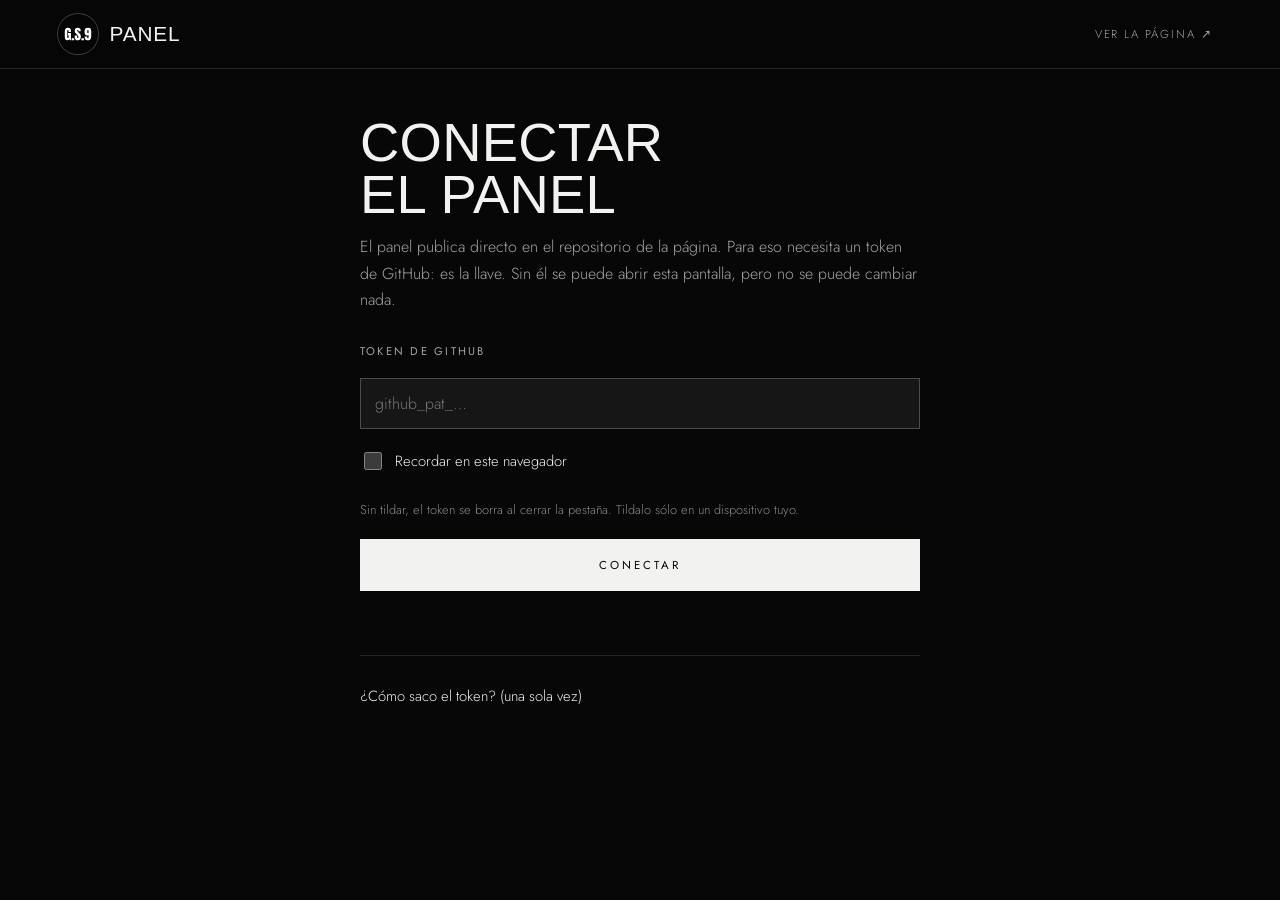
==== admin.html @ 85bd2ca6 "Add an admin page to edit the big phrases and contact details admin.html edits js/textos.js (hero ti" ====
<!doctype html>
<html lang="es" data-tema="oscura">
<head>
<meta charset="utf-8">
<meta name="viewport" content="width=device-width, initial-scale=1, viewport-fit=cover">
<title>Panel — G.S.9</title>
<meta name="robots" content="noindex, nofollow">
<meta name="theme-color" content="#070707">
<link rel="icon" href="img/logo.svg" type="image/svg+xml">
<link rel="stylesheet" href="css/fuentes.css">
<link rel="stylesheet" href="css/tienda.css">
<link rel="stylesheet" href="css/admin.css">
</head>
<body class="p">

<header class="p-head">
  <a class="p-brand" href="./" aria-label="Ir a la página">
    <img src="img/logo.svg" alt="" width="40" height="40">
    <span>Panel</span>
  </a>
  <div class="p-head__actions">
    <a class="p-link" href="./" target="_blank" rel="noopener">Ver la página ↗</a>
    <button class="p-link" id="salir" type="button" hidden>Desconectar</button>
  </div>
</header>

<main class="p-main">

  <!-- ============ CONEXIÓN ============ -->
  <section class="p-card" id="conexion" aria-labelledby="conexionTitulo">
    <h1 class="p-title" id="conexionTitulo">Conectar el panel</h1>
    <p class="p-text">
      El panel publica directo en el repositorio de la página. Para eso necesita
      un token de GitHub: es la llave. Sin él se puede abrir esta pantalla, pero
      no se puede cambiar nada.
    </p>

    <form class="p-form" id="formToken" autocomplete="off">
      <label class="p-label" for="token">Token de GitHub</label>
      <input class="p-input" id="token" type="password" spellcheck="false" autocapitalize="off"
             placeholder="github_pat_…" required>
      <label class="p-check">
        <input type="checkbox" id="recordar">
        <span>Recordar en este navegador</span>
      </label>
      <p class="p-hint">
        Sin tildar, el token se borra al cerrar la pestaña. Tildalo sólo en un
        dispositivo tuyo.
      </p>
      <button class="btn btn--block" type="submit" id="conectar">Conectar</button>
      <p class="p-msg" id="msgConexion" role="status" aria-live="polite"></p>
    </form>

    <details class="p-help">
      <summary>¿Cómo saco el token? (una sola vez)</summary>
      <ol>
        <li>Entrá a <a href="https://github.com/settings/personal-access-tokens/new" target="_blank" rel="noopener">github.com/settings/personal-access-tokens/new</a> con tu cuenta.</li>
        <li><b>Token name:</b> Panel GS9. <b>Expiration:</b> el que quieras (cuando vence, sacás otro igual).</li>
        <li><b>Repository access:</b> <i>Only select repositories</i> → elegí <b>GS9</b>. Sólo ese.</li>
        <li><b>Permissions → Repository permissions → Contents:</b> <i>Read and write</i>. Nada más.</li>
        <li>Tocá <b>Generate token</b>, copialo y pegalo arriba.</li>
      </ol>
      <p>
        Así limitado, el token sólo puede tocar los archivos de GS9: ni tus otros
        repositorios, ni tu cuenta. Si lo perdés o sospechás de algo, borralo en
        esa misma página de GitHub y sacá otro.
      </p>
    </details>
  </section>

  <!-- ============ EDITOR ============ -->
  <div class="p-editor" id="editor" hidden>

    <nav class="p-tabs" role="tablist" aria-label="Secciones del panel">
      <button class="p-tab" role="tab" id="tabFrases" aria-controls="panelFrases" aria-selected="true" type="button">Frases</button>
      <button class="p-tab" role="tab" id="tabContacto" aria-controls="panelContacto" aria-selected="false" type="button">Contacto</button>
    </nav>

    <!-- Frases -->
    <section class="p-grid" id="panelFrases" role="tabpanel" aria-labelledby="tabFrases">
      <div class="p-fields" id="camposFrases"></div>

      <aside class="p-preview" aria-label="Vista previa">
        <p class="p-preview__label">Vista previa</p>
        <div class="p-preview__hero on-photo">
          <p class="eyebrow" data-prev="heroSobre"></p>
          <h2 class="hero__title" data-prev="heroTitulo"></h2>
          <p class="p-preview__lead" data-prev="heroBajada"></p>
        </div>
        <div class="p-preview__strip strip">
          <p class="strip__quote" data-prev="frase"></p>
        </div>
        <div class="p-preview__call on-photo">
          <h2 class="call__title" data-prev="contactoTitulo"></h2>
        </div>
      </aside>
    </section>

    <!-- Contacto -->
    <section class="p-grid p-grid--single" id="panelContacto" role="tabpanel" aria-labelledby="tabContacto" hidden>
      <div class="p-fields" id="camposContacto"></div>
    </section>
  </div>

</main>

<!-- ============ BARRA DE PUBLICAR ============ -->
<footer class="p-bar" id="barra" hidden>
  <p class="p-bar__status" id="estado" role="status" aria-live="polite">Sin cambios</p>
  <div class="p-bar__actions">
    <button class="btn btn--ghost" id="descartar" type="button" disabled>Descartar</button>
    <button class="btn" id="publicar" type="button" disabled>Publicar</button>
  </div>
</footer>

<script src="js/admin.js"></script>
</body>
</html>
---- css/fuentes.css ----
/* Tipografías locales (Anton, Jost — SIL OFL 1.1).
   Anton es la letra del logo G.S.9: va en todos los títulos. */

@font-face{
  font-family:'Anton';
  font-style:normal;
  font-weight:400;
  font-display:swap;
  src:url('../fonts/anton-400-latin.woff2') format('woff2');
}

@font-face{
  font-family:'Jost';
  font-style:normal;
  font-weight:300 500;
  font-display:swap;
  src:url('../fonts/jost-300-500-normal-latin-ext.woff2') format('woff2');
  unicode-range:U+0100-02BA, U+02BD-02C5, U+02C7-02CC, U+02CE-02D7, U+02DD-02FF, U+0304, U+0308, U+0329, U+1D00-1DBF, U+1E00-1E9F, U+1EF2-1EFF, U+2020, U+20A0-20AB, U+20AD-20C0, U+2113, U+2C60-2C7F, U+A720-A7FF;
}

@font-face{
  font-family:'Jost';
  font-style:normal;
  font-weight:300 500;
  font-display:swap;
  src:url('../fonts/jost-300-500-normal-latin.woff2') format('woff2');
  unicode-range:U+0000-00FF, U+0131, U+0152-0153, U+02BB-02BC, U+02C6, U+02DA, U+02DC, U+0304, U+0308, U+0329, U+2000-206F, U+20AC, U+2122, U+2191, U+2193, U+2212, U+2215, U+FEFF, U+FFFD;
}
---- css/tienda.css ----
/* ============================================================
   GS9 — HOJA DE ESTILOS
   Blanco y negro. Una sola hoja para las dos versiones: la
   oscura es la base (:root) y la clara sólo reescribe tokens
   bajo [data-tema="clara"]. Ningún componente tiene colores
   propios: si hace falta cambiar un color, es acá arriba.

   ============================================================ */

:root {
  /* Superficies */
  --ink:       #070707;
  --ink-3:     #161616;

  /* Reglas y bordes: alfa del texto, así sirven sobre cualquier fondo. */
  --line:      rgba(242,242,240,.12);
  --line-2:    rgba(242,242,240,.24);

  /* Texto. --muted y --muted-2 están medidos contra --ink y --panel:
     8.1:1 y 5.9:1, los dos por encima de AA (4.5) para texto chico. */
  --bone:      #F2F2F0;
  --muted:     #A3A3A0;
  --muted-2:   #8A8A87;

  /* El acento en blanco y negro no es un color: es el extremo de la
     escala. Precios, filtro activo y paso activo usan el blanco pleno. */
  --accent:    #FFFFFF;

  /* Bloque invertido: la franja de la frase y el botón principal. */
  --inv-bg:    #F2F2F0;
  --inv-fg:    #070707;

  /* Texto apoyado sobre fotos: blanco en las dos versiones, porque
     las fotos de ambiente son las mismas y siempre llevan velo oscuro. */
  --on-photo:  #FFFFFF;

  --maxw:      1320px;
  --hh:        72px;
  --gutter:    clamp(20px, 4.5vw, 64px);

  /* La letra del logo G.S.9: grotesca pesada y angosta, en mayúsculas. */
  --display:   "Anton", "Arial Narrow", Impact, sans-serif;

  /* Cromado: la letra del logo con acabado de metal pulido. La franja
     oscura al medio es el "horizonte" que refleja el metal. Hay dos
     porque el plateado sobre fondo claro desaparece: sobre claro va
     el acero oscuro. */
  --chrome-plata: linear-gradient(180deg, #ffffff 0%, #ececec 20%, #a9a9a9 43%, #3c3c3c 50%, #d4d4d4 54%, #ffffff 72%, #b0b0b0 100%);
  --chrome-acero: linear-gradient(180deg, #6a6a6a 0%, #2c2c2c 28%, #0b0b0b 47%, #7a7a7a 52%, #2a2a2a 74%, #000000 100%);
  --chrome-sombra-plata: drop-shadow(0 3px 0 rgba(0,0,0,.55)) drop-shadow(0 0 22px rgba(255,255,255,.10));
  --chrome-sombra-acero: drop-shadow(0 2px 0 rgba(255,255,255,.85));

  /* Qué cromo usa un título según el fondo que tiene debajo. */
  --chrome:          var(--chrome-plata);
  --chrome-sombra:   var(--chrome-sombra-plata);
  --chrome-inv:      var(--chrome-acero);
  --chrome-inv-sombra: var(--chrome-sombra-acero);
  --sans:      "Jost", "Helvetica Neue", Arial, sans-serif;

  --ease:      cubic-bezier(.22,.61,.36,1);
  --ease-out:  cubic-bezier(.16,1,.3,1);

  color-scheme: dark;
}

[data-tema="clara"] {
  --ink:       #F6F6F4;
  --ink-3:     #E3E3E0;

  --line:      rgba(10,10,10,.12);
  --line-2:    rgba(10,10,10,.26);

  /* 8.4:1 y 5.3:1 sobre --ink. */
  --bone:      #0A0A0A;
  --muted:     #4F4F4D;
  --muted-2:   #62625F;

  --accent:    #000000;

  --inv-bg:    #0A0A0A;
  --inv-fg:    #F6F6F4;

  --chrome:          var(--chrome-acero);
  --chrome-sombra:   var(--chrome-sombra-acero);
  --chrome-inv:      var(--chrome-plata);
  --chrome-inv-sombra: var(--chrome-sombra-plata);

  color-scheme: light;
}

/* ============================================================
   BASE
   ============================================================ */

*, *::before, *::after { box-sizing: border-box; }

/* clip y no hidden: hidden convierte a html/body en contenedores de
   scroll y rompe el position:sticky de la galería lateral. */
html, body { overflow-x: clip; }
html { scroll-behavior: smooth; }

body {
  margin: 0;
  background: var(--ink);
  color: var(--bone);
  font-family: var(--sans);
  font-weight: 300;
  font-size: 16px;
  line-height: 1.65;
  -webkit-font-smoothing: antialiased;
  -moz-osx-font-smoothing: grayscale;
  transition: background-color .5s var(--ease), color .5s var(--ease);
}

body.no-scroll { overflow: hidden; }

img { max-width: 100%; display: block; }
a { color: inherit; text-decoration: none; }
button { font: inherit; color: inherit; }

::selection { background: var(--bone); color: var(--ink); }
:focus-visible { outline: 1.5px solid var(--accent); outline-offset: 3px; }

h1, h2, h3 {
  font-family: var(--display);
  font-weight: 400;
  text-transform: uppercase;
  letter-spacing: .005em;
  line-height: .95;
  text-wrap: balance;
  margin: 0;
}

/* Anton no tiene itálica: el énfasis dentro de un título es tono, no
   inclinación. */
h1 em, h2 em, h3 em { font-style: normal; color: var(--muted); }

/* Títulos cromados. background-size de 1lh repite el degradé por
   renglón: cada línea tiene su propio horizonte, como el metal real.
   Donde lh no existe, el degradé cubre el título entero. */
.look__title, .strip__quote, .call__title, .footer__quote {
  /* Aire para las tildes (mismo motivo que en el hero). El origen en
     content-box mantiene cada banda alineada con su renglón. */
  padding-top: .14em;
  margin-top: -.14em;
  background-image: var(--chrome);
  background-size: 100% 1lh;
  background-repeat: repeat-y;
  background-origin: content-box;
  -webkit-background-clip: text;
  background-clip: text;
  color: transparent;
  filter: var(--chrome-sombra);
}

.strip__quote { background-image: var(--chrome-inv); filter: var(--chrome-inv-sombra); }

/* El llamado va sobre foto oscura en las dos versiones. */
.call__title { background-image: var(--chrome-plata); filter: var(--chrome-sombra-plata); }

/* Dentro de un título cromado el énfasis también es metal. */
.look__title em, .strip__quote em, .call__title em { color: transparent; }

p { margin: 0; }

.wrap {
  width: 100%;
  max-width: var(--maxw);
  margin-inline: auto;
  padding-inline: var(--gutter);
}

.eyebrow {
  font-size: .688rem;
  font-weight: 400;
  letter-spacing: .32em;
  text-transform: uppercase;
  color: var(--muted);
}

/* ============================================================
   TEXTURA
   El grano se desplaza con background-position y no con
   transform: una capa trasladada se sale de la pantalla y en el
   celular ensancha el viewport, empujando el header fuera.
   ============================================================ */

.grain {
  position: fixed;
  inset: 0;
  z-index: 140;
  pointer-events: none;
  opacity: .05;
  mix-blend-mode: overlay;
  background-image: url("data:image/svg+xml,%3Csvg xmlns='http://www.w3.org/2000/svg' width='260' height='260'%3E%3Cfilter id='n'%3E%3CfeTurbulence type='fractalNoise' baseFrequency='.9' numOctaves='3' stitchTiles='stitch'/%3E%3C/filter%3E%3Crect width='100%25' height='100%25' filter='url(%23n)'/%3E%3C/svg%3E");
  animation: grano 7s steps(7) infinite;
}

[data-tema="clara"] .grain { opacity: .07; mix-blend-mode: multiply; }

@keyframes grano {
  0%, 100% { background-position: 0 0; }
  20% { background-position: -13px 9px; }
  40% { background-position: 10px -12px; }
  60% { background-position: -9px -10px; }
  80% { background-position: 12px 13px; }
}

/* ============================================================
   HEADER
   Arranca transparente sobre la foto del hero y se vuelve sólido
   al bajar. Mientras está sobre la foto, el texto es blanco en
   las dos versiones.
   ============================================================ */

.header {
  position: fixed;
  top: 0;
  left: 0;
  right: 0;
  z-index: 60;
  padding-top: env(safe-area-inset-top, 0px);
  color: var(--on-photo);
  border-bottom: 1px solid transparent;
  transition: background-color .45s var(--ease), color .45s var(--ease),
              border-color .45s var(--ease), backdrop-filter .45s var(--ease);
}

.header.is-stuck {
  color: var(--bone);
  background: color-mix(in srgb, var(--ink) 86%, transparent);
  backdrop-filter: blur(18px) saturate(120%);
  -webkit-backdrop-filter: blur(18px) saturate(120%);
  border-bottom-color: var(--line);
}

.header__bar {
  display: flex;
  align-items: center;
  justify-content: space-between;
  gap: 20px;
  height: var(--hh);
  max-width: none;
}

.header__progress {
  position: absolute;
  left: 0;
  bottom: -1px;
  height: 1px;
  width: 100%;
  background: currentColor;
  transform: scaleX(0);
  transform-origin: 0 50%;
  opacity: .9;
}

.brand { display: flex; align-items: center; gap: 12px; flex-shrink: 0; }

/* El círculo del logo es negro: sobre la versión negra se perdería
   contra el fondo, así que lleva un aro fino del color del texto. */
.brand__mark {
  width: 48px;
  height: 48px;
  border-radius: 50%;
  box-shadow: 0 0 0 1px color-mix(in srgb, currentColor 35%, transparent);
}

.header__nav { display: flex; gap: 34px; }

.header__nav a {
  position: relative;
  font-size: .7rem;
  letter-spacing: .26em;
  text-transform: uppercase;
  opacity: .78;
  padding-block: 6px;
  transition: opacity .25s var(--ease);
}

.header__nav a::after {
  content: "";
  position: absolute;
  left: 0;
  bottom: 0;
  height: 1px;
  width: 100%;
  background: currentColor;
  transform: scaleX(0);
  transform-origin: 100% 50%;
  transition: transform .45s var(--ease-out);
}

.header__nav a:hover { opacity: 1; }
.header__nav a:hover::after { transform: scaleX(1); transform-origin: 0 50%; }

.header__actions { display: flex; align-items: center; gap: 2px; margin-right: -10px; }

.icon-btn {
  position: relative;
  width: 44px;
  height: 44px;
  display: grid;
  place-items: center;
  background: none;
  border: 0;
  border-radius: 50%;
  cursor: pointer;
  color: inherit;
  opacity: .85;
  transition: opacity .2s var(--ease), background-color .2s var(--ease);
}

.icon-btn:hover { opacity: 1; background: color-mix(in srgb, currentColor 10%, transparent); }

/* Qué botón de versión se ve lo decide el tema, sin JavaScript. */
.tema-a-oscura { display: none; }
[data-tema="clara"] .tema-a-oscura { display: grid; }
[data-tema="clara"] .tema-a-clara { display: none; }

/* ============================================================
   BOTONES
   Rectos y con relleno que se retira: en blanco y negro la
   jerarquía la da la inversión, no el color.
   ============================================================ */

.btn {
  position: relative;
  isolation: isolate;
  overflow: hidden;
  display: inline-flex;
  align-items: center;
  justify-content: center;
  gap: 14px;
  min-height: 52px;
  padding: 0 30px;
  border: 1px solid var(--bone);
  border-radius: 0;
  background: var(--bone);
  color: var(--ink);
  font-family: var(--sans);
  font-size: .72rem;
  font-weight: 400;
  letter-spacing: .26em;
  text-transform: uppercase;
  cursor: pointer;
  transition: color .45s var(--ease-out);
}

.btn::before {
  content: "";
  position: absolute;
  inset: 0;
  z-index: -1;
  background: var(--ink);
  transform: translateY(101%);
  transition: transform .5s var(--ease-out);
}

.btn--ghost { background: transparent; color: var(--bone); border-color: var(--line-2); }
.btn--ghost::before { background: var(--bone); }

/* Sobre las fotos: blanco fijo, sin importar la versión. */
.on-photo .btn { border-color: var(--on-photo); background: var(--on-photo); color: #000; }
.on-photo .btn::before { background: #000; }
.on-photo .btn--ghost { background: transparent; color: var(--on-photo); border-color: rgba(255,255,255,.45); }
.on-photo .btn--ghost::before { background: var(--on-photo); }

/* La inversión sólo con mouse: en el celular el :hover queda pegado
   después del toque y el botón siguiente aparecía ya invertido. */
@media (hover: hover) {
  .btn:hover { color: var(--bone); }
  .btn:hover::before { transform: none; }
  .btn--ghost:hover { color: var(--ink); border-color: var(--bone); }
  .on-photo .btn:hover { color: #fff; }
  .on-photo .btn--ghost:hover { color: #000; border-color: var(--on-photo); }
}

.btn:active::before { transform: none; }
.btn:active { color: var(--bone); }
.btn--ghost:active { color: var(--ink); }
.on-photo .btn:active { color: #fff; }
.on-photo .btn--ghost:active { color: #000; }

.btn--block { width: 100%; }
.btn:disabled { opacity: .4; cursor: not-allowed; }
.btn:disabled:hover, .btn:disabled:active { color: var(--ink); }
.btn:disabled:hover::before, .btn:disabled:active::before { transform: translateY(101%); }

.btn .arrow { transition: transform .35s var(--ease-out); flex-shrink: 0; }
.btn--arrow:hover .arrow { transform: translateX(6px); }

/* ============================================================
   HERO
   Muro de fotos en columnas: las fotos son verticales, así que
   varias columnas llenan una pantalla apaisada sin agrandar
   ninguna. Cada columna se desplaza a otra velocidad al bajar.
   ============================================================ */

.hero {
  position: relative;
  min-height: 100svh;
  display: grid;
  align-items: end;
  overflow: hidden;
  isolation: isolate;
  background: #000;
  color: var(--on-photo);
}

.hero__wall {
  position: absolute;
  inset: -12% -2%;
  z-index: -2;
  display: grid;
  grid-template-columns: repeat(4, 1fr);
  gap: 10px;
}

.hero__col {
  display: flex;
  flex-direction: column;
  gap: 10px;
  will-change: transform;
}

.hero__col:nth-child(even) { margin-top: -22%; }

.hero__col figure {
  margin: 0;
  aspect-ratio: 3 / 4;
  overflow: hidden;
  background: #111;
  flex-shrink: 0;
}

.hero__col img {
  width: 100%;
  height: 100%;
  object-fit: cover;
  transform: scale(1.08);
  animation: respirar 18s ease-in-out infinite alternate;
}

.hero__col:nth-child(2) img { animation-delay: -5s; }
.hero__col:nth-child(3) img { animation-delay: -10s; }
.hero__col:nth-child(4) img { animation-delay: -14s; }

@keyframes respirar { to { transform: scale(1.0); } }

/* El velo: fuerte abajo a la izquierda, donde va el texto, y más
   liviano arriba para que el muro se lea. */
.hero__veil {
  position: absolute;
  inset: 0;
  z-index: -1;
  background:
    radial-gradient(ellipse 80% 70% at 22% 78%, rgba(0,0,0,.86), transparent 70%),
    linear-gradient(180deg, rgba(0,0,0,.55) 0%, rgba(0,0,0,.18) 30%, rgba(0,0,0,.62) 72%, #000 100%);
}

.hero__inner {
  padding-top: calc(var(--hh) + 60px);
  padding-bottom: clamp(70px, 11vh, 130px);
}

.hero .eyebrow { color: rgba(255,255,255,.72); }

.hero__title {
  font-size: clamp(4.2rem, 13vw, 13.5rem);
  line-height: .88;
  letter-spacing: .005em;
  /* suma lo que .hero__line sube para hacer lugar a los acentos */
  margin-top: calc(20px + .16em);
}

/* Cromado sobre la foto: siempre plata. El degradé va en cada
   renglón (el span que se anima), no en el h1, así cada línea tiene
   su propio horizonte. */
.hero__line > span {
  /* El degradé sólo pinta dentro de la caja: sin este aire arriba las
     tildes de las mayúsculas quedan fuera y se vuelven invisibles. */
  padding-top: .16em;
  margin-top: -.16em;
  background-image: var(--chrome-plata);
  -webkit-background-clip: text;
  background-clip: text;
  color: transparent;
}

.hero__title { filter: var(--chrome-sombra-plata); }
.hero__title em { color: transparent; }

/* Cada renglón entra desde abajo de su propia máscara. El padding de
   arriba (compensado con margen negativo) deja entrar los acentos de
   las mayúsculas: sin él, la máscara corta la tilde de "BRILLÁ". */
.hero__line { display: block; overflow: hidden; padding-top: .16em; margin-top: -.16em; padding-bottom: .06em; }
.hero__line > span { display: inline-block; }

.hero__foot {
  display: flex;
  align-items: flex-end;
  justify-content: space-between;
  gap: 40px;
  flex-wrap: wrap;
  margin-top: clamp(28px, 4vw, 44px);
}

.hero__lead {
  max-width: 44ch;
  font-size: clamp(.98rem, 1.2vw, 1.08rem);
  color: rgba(255,255,255,.8);
}

.hero__cta { display: flex; gap: 12px; flex-wrap: wrap; }

/* Abajo al centro, en el aire que queda debajo de los botones: al
   costado competía con ellos. */
.hero__scroll {
  position: absolute;
  left: 50%;
  bottom: 22px;
  translate: -50% 0;
  display: flex;
  flex-direction: column;
  align-items: center;
  gap: 10px;
  font-size: .6rem;
  letter-spacing: .34em;
  text-transform: uppercase;
  color: rgba(255,255,255,.66);
}

.hero__scroll i {
  width: 1px;
  height: 40px;
  background: rgba(255,255,255,.25);
  position: relative;
  overflow: hidden;
}

.hero__scroll i::after {
  content: "";
  position: absolute;
  inset: 0;
  background: #fff;
  animation: caer 2.2s var(--ease) infinite;
}

@keyframes caer {
  0% { transform: translateY(-100%); }
  60%, 100% { transform: translateY(100%); }
}

/* Entrada del hero. La clase .intro la pone el <head> junto con un
   temporizador que agrega .is-ready a los 2,5 s pase lo que pase:
   si js/inmersivo.js no carga, la portada igual aparece. Sin
   JavaScript no hay .intro y todo se ve de entrada. */
.intro .hero__col { opacity: 0; transform: translateY(8%); }
.intro .hero__line > span { transform: translateY(105%); }
.intro .hero__fade { opacity: 0; transform: translateY(18px); }

.is-ready .hero__col {
  opacity: 1;
  transform: translateY(var(--y, 0));
  transition: opacity 1.4s var(--ease), transform 1.6s var(--ease-out);
  transition-delay: calc(var(--c, 0) * 110ms);
}

/* Una vez que entró, el scroll mueve las columnas sin demora. */
.is-live .hero__col { transition: none; }

.is-ready .hero__line > span {
  transform: none;
  transition: transform 1.25s var(--ease-out);
  transition-delay: calc(.35s + var(--l, 0) * 120ms);
}

.is-ready .hero__fade {
  opacity: 1;
  transform: none;
  transition: opacity 1s var(--ease), transform 1s var(--ease-out);
  transition-delay: calc(.75s + var(--f, 0) * 120ms);
}

/* ============================================================
   CINTA
   ============================================================ */

.ticker {
  border-block: 1px solid var(--line);
  overflow: hidden;
  padding-block: 20px;
  background: var(--ink);
}

.ticker__track {
  display: flex;
  width: max-content;
  animation: cinta 46s linear infinite;
}

.ticker:hover .ticker__track { animation-play-state: paused; }

.ticker__item {
  display: flex;
  align-items: center;
  gap: 38px;
  padding-right: 38px;
  font-family: var(--display);
  font-size: clamp(1.4rem, 2.8vw, 2.3rem);
  text-transform: uppercase;
  letter-spacing: .02em;
  white-space: nowrap;
}

.ticker__item:nth-child(even) { color: var(--muted); }

.ticker__item::after {
  content: "";
  width: 7px;
  height: 7px;
  border: 1px solid currentColor;
  transform: rotate(45deg);
  flex-shrink: 0;
}

@keyframes cinta { to { transform: translateX(-50%); } }

/* ============================================================
   FRASE — franja invertida
   ============================================================ */

.strip {
  background: var(--inv-bg);
  color: var(--inv-fg);
  padding-block: clamp(70px, 11vw, 150px);
  text-align: center;
}

.strip .wrap {
  display: flex;
  align-items: center;
  justify-content: center;
  gap: clamp(18px, 4vw, 48px);
}

.strip__rule { flex: 0 1 120px; height: 1px; background: currentColor; opacity: .35; }

.strip__quote {
  font-family: var(--display);
  font-size: clamp(2.6rem, 8vw, 7.5rem);
  line-height: .92;
  text-transform: uppercase;
  max-width: 14ch;
}

/* ============================================================
   GALERÍA
   Por defecto es una grilla que se recorre bajando: así se ve en
   el celular y sin JavaScript. En pantallas anchas con mouse,
   js/sitio.js agrega .galeria-lateral al <html> y la pista pasa a
   desplazarse de costado mientras se baja, con el alto de la
   sección calculado según el ancho real de la pista.

   En el celular no se usa el modo lateral a propósito: secuestra
   el gesto de bajar, y cuando la barra del navegador aparece o se
   esconde cambia el alto de pantalla y la pista pega saltos.
   ============================================================ */

.look {
  position: relative;
  background: var(--ink);
  padding-block: clamp(80px, 12vw, 140px);
}

.look__pin {
  display: flex;
  flex-direction: column;
  gap: clamp(28px, 5vw, 48px);
}

.look__head {
  display: flex;
  align-items: flex-end;
  justify-content: space-between;
  gap: 20px;
}

.look__title {
  font-size: clamp(2.2rem, 5.4vw, 4.8rem);
  line-height: 1;
  margin-top: 12px;
}

.look__title em { color: var(--muted); }

.look__count {
  display: none;
  font-family: var(--display);
  font-size: 1.05rem;
  letter-spacing: .12em;
  color: var(--muted);
  font-variant-numeric: tabular-nums;
  white-space: nowrap;
}

/* Grilla: la segunda columna baja un poco con `translate` (no con
   transform, que lo usa la aparición) para que no se lea como tabla. */
.look__track {
  display: grid;
  grid-template-columns: repeat(2, minmax(0, 1fr));
  gap: clamp(12px, 2vw, 24px);
  padding-inline: var(--gutter);
  padding-bottom: 44px;
  max-width: var(--maxw);
  margin-inline: auto;
  width: 100%;
}

.look__item { margin: 0; min-width: 0; }
.look__item:nth-child(even) { translate: 0 44px; }

@media (min-width: 700px) {
  .look__track { grid-template-columns: repeat(3, minmax(0, 1fr)); }
  .look__item:nth-child(even) { translate: none; }
  .look__item:nth-child(3n+2) { translate: 0 56px; }
}

.look__frame {
  aspect-ratio: 3 / 4;
  overflow: hidden;
  background: var(--ink-3);
}

.look__frame img {
  width: 100%;
  height: 100%;
  object-fit: cover;
  transform: scale(1.02);
  transition: transform 1.2s var(--ease-out);
}

@media (hover: hover) {
  .look__item:hover .look__frame img { transform: scale(1.08); }
}

.look__item figcaption {
  margin-top: 10px;
  font-size: .66rem;
  letter-spacing: .22em;
  color: var(--muted);
  font-variant-numeric: tabular-nums;
}

.look__bar { display: none; height: 1px; background: var(--line); }
.look__bar i { display: block; height: 100%; width: 0; background: var(--bone); }

/* Aparición de cada foto al entrar en pantalla, sólo en la grilla. */
.js:not(.galeria-lateral) .look__item {
  opacity: 0;
  transform: translateY(30px);
}

.js:not(.galeria-lateral) .look__item.in {
  opacity: 1;
  transform: none;
  transition: opacity .9s var(--ease-out), transform .9s var(--ease-out);
}

.js:not(.galeria-lateral) .look__item.in:nth-child(3n+2) { transition-delay: .08s; }
.js:not(.galeria-lateral) .look__item.in:nth-child(3n) { transition-delay: .16s; }

/* --- Modo lateral (pantallas anchas con mouse) --- */

.galeria-lateral .look { padding-block: 0; }

.galeria-lateral .look__pin {
  position: sticky;
  top: 0;
  height: 100vh;
  overflow: hidden;
  justify-content: center;
  gap: clamp(22px, 4vh, 40px);
  padding-top: var(--hh);
}

.galeria-lateral .look__count { display: block; }
.galeria-lateral .look__bar { display: block; }

.galeria-lateral .look__track {
  display: flex;
  width: max-content;
  max-width: none;
  margin-inline: 0;
  /* lo mismo que baja la foto desplazada, así su epígrafe no pisa la barra */
  padding-bottom: clamp(20px, 5vh, 60px);
  will-change: transform;
}

.galeria-lateral .look__item { width: clamp(210px, 22vw, 330px); flex-shrink: 0; translate: none; }
.galeria-lateral .look__item:nth-child(3n+2) { translate: 0 clamp(20px, 5vh, 60px); }

/* ============================================================
   LLAMADO A WHATSAPP
   ============================================================ */

.call {
  position: relative;
  isolation: isolate;
  overflow: hidden;
  color: var(--on-photo);
  background: #000;
  text-align: center;
}

.call__bg { position: absolute; inset: 0; z-index: -2; overflow: hidden; }
.call__bg img { width: 100%; height: 128%; object-fit: cover; object-position: center 55%; }

.call::after {
  content: "";
  position: absolute;
  inset: 0;
  z-index: -1;
  background: radial-gradient(ellipse 70% 80% at 50% 50%, rgba(0,0,0,.55), rgba(0,0,0,.9));
}

.call .wrap { padding-block: clamp(110px, 18vw, 220px); }
.call .eyebrow { color: rgba(255,255,255,.72); }

.call__title {
  font-size: clamp(2.4rem, 6.4vw, 6rem);
  line-height: 1;
  margin: 22px auto 22px;
  max-width: 14ch;
}

.call__text { color: rgba(255,255,255,.8); max-width: 44ch; margin: 0 auto 38px; }

/* ============================================================
   FOOTER
   ============================================================ */

.footer {
  position: relative;
  overflow: hidden;
  border-top: 1px solid var(--line);
  padding-top: clamp(56px, 7vw, 90px);
}

.footer__grid {
  display: grid;
  grid-template-columns: 2fr 1fr;
  gap: 40px;
  margin-bottom: 56px;
}

.footer .brand__mark { width: 58px; height: 58px; }

.footer__quote {
  font-family: var(--display);
  font-size: 1.7rem;
  text-transform: uppercase;
  color: var(--muted);
  margin-top: 22px;
  max-width: 18ch;
  line-height: 1;
}

.footer__h {
  font-family: var(--sans);
  font-size: .66rem;
  font-weight: 400;
  letter-spacing: .26em;
  text-transform: uppercase;
  color: var(--muted-2);
  margin-bottom: 18px;
}

.footer__list { list-style: none; padding: 0; margin: 0; display: flex; flex-direction: column; gap: 10px; }
.footer__list a, .footer__list li { font-size: .9rem; color: var(--bone); }
.footer__list a { transition: opacity .2s var(--ease); }
.footer__list a:hover { opacity: .6; }

.footer__bottom {
  border-top: 1px solid var(--line);
  padding-block: 22px;
  padding-right: 64px;
  display: flex;
  justify-content: space-between;
  gap: 14px;
  flex-wrap: wrap;
  color: var(--muted-2);
  font-size: .74rem;
  letter-spacing: .04em;
}

.footer__giant {
  font-family: var(--display);
  font-size: clamp(7rem, 30vw, 28rem);
  line-height: .8;
  letter-spacing: .01em;
  text-align: center;
  color: transparent;
  -webkit-text-stroke: 1px var(--line-2);
  margin-bottom: -.03em;
  user-select: none;
  pointer-events: none;
  white-space: nowrap;
}

/* ============================================================
   VOLVER ARRIBA
   ============================================================ */

.totop {
  position: fixed;
  right: 18px;
  bottom: calc(18px + env(safe-area-inset-bottom, 0px));
  z-index: 55;
  width: 46px;
  height: 46px;
  border-radius: 50%;
  border: 1px solid var(--line-2);
  background: color-mix(in srgb, var(--ink) 90%, transparent);
  color: var(--bone);
  cursor: pointer;
  display: grid;
  place-items: center;
  backdrop-filter: blur(8px);
  /* Oculto no sólo se ve transparente: deja de recibir toques. Si no,
     queda un botón invisible en la esquina que se come los dedos. */
  opacity: 0;
  visibility: hidden;
  pointer-events: none;
  transform: translateY(12px);
  transition: opacity .35s var(--ease), transform .35s var(--ease-out), visibility 0s linear .35s,
              background-color .25s var(--ease), color .25s var(--ease);
}

.totop.show {
  opacity: 1;
  visibility: visible;
  pointer-events: auto;
  transform: none;
  transition-delay: 0s;
}
.totop:hover { background: var(--bone); color: var(--ink); }

/* ============================================================
   APARICIONES
   ============================================================ */

.js .reveal { opacity: 0; transform: translateY(34px); }

.js .reveal.in {
  opacity: 1;
  transform: none;
  transition: opacity 1s var(--ease-out), transform 1s var(--ease-out);
}

/* ============================================================
   RESPONSIVE
   ============================================================ */

@media (max-width: 1080px) {
  .hero__wall { grid-template-columns: repeat(3, 1fr); }
  .hero__col:nth-child(4) { display: none; }
}

@media (max-width: 680px) {
  :root { --hh: 64px; }
  .header__nav { gap: 22px; }
  .hero__wall { grid-template-columns: repeat(2, 1fr); gap: 6px; inset: -8% -4%; }
  .hero__col { gap: 6px; }
  .hero__col:nth-child(3) { display: none; }
  .hero__veil {
    background: linear-gradient(180deg, rgba(0,0,0,.5) 0%, rgba(0,0,0,.3) 26%, rgba(0,0,0,.78) 62%, #000 100%);
  }
  .hero__scroll { display: none; }
  .hero__cta { width: 100%; }
  .hero__cta .btn { flex: 1 1 100%; }
  .brand__mark { width: 40px; height: 40px; }
  .footer__grid { grid-template-columns: 1fr; }
  .strip__rule { display: none; }
}

/* ============================================================
   MOVIMIENTO REDUCIDO
   Todo quieto y legible. La galería queda como grilla: el modo
   lateral no se activa con movimiento reducido.
   ============================================================ */

@media (prefers-reduced-motion: reduce) {
  html { scroll-behavior: auto; }

  *, *::before, *::after {
    animation-duration: .01ms !important;
    animation-iteration-count: 1 !important;
    transition-duration: .01ms !important;
  }

  .grain { display: none; }
  .hero__col, .hero__line > span, .hero__fade { opacity: 1 !important; transform: none !important; }
  .hero__col img { transform: none; }
  .ticker__track { animation: none; }
}
---- css/admin.css ----
/* ============================================================
   G.S.9 — PANEL
   Se apoya en css/tienda.css (tokens, letra, botones y el cromo
   de los títulos) y sólo agrega el armado del panel. Pensado
   primero para el celular: la barra de publicar queda fija abajo.
   ============================================================ */

/* `hidden` tiene que ganar siempre: si no, cualquier regla con display
   (la barra, las pestañas, el botón de desconectar) lo pisa y se ven
   cosas que todavía no corresponden. */
[hidden] { display: none !important; }

.p {
  min-height: 100svh;
  padding-bottom: calc(96px + env(safe-area-inset-bottom, 0px));
}

/* ---------- Cabecera ---------- */

.p-head {
  position: sticky;
  top: 0;
  z-index: 20;
  display: flex;
  align-items: center;
  justify-content: space-between;
  gap: 16px;
  padding: 12px var(--gutter);
  padding-top: calc(12px + env(safe-area-inset-top, 0px));
  background: color-mix(in srgb, var(--ink) 90%, transparent);
  backdrop-filter: blur(14px);
  -webkit-backdrop-filter: blur(14px);
  border-bottom: 1px solid var(--line);
}

.p-brand { display: flex; align-items: center; gap: 12px; }

.p-brand img {
  width: 40px;
  height: 40px;
  border-radius: 50%;
  box-shadow: 0 0 0 1px var(--line-2);
}

.p-brand span {
  font-family: var(--display);
  font-size: 1.3rem;
  text-transform: uppercase;
  letter-spacing: .04em;
}

.p-head__actions { display: flex; align-items: center; gap: 4px; }

.p-link {
  background: none;
  border: 0;
  cursor: pointer;
  min-height: 44px;
  padding: 0 10px;
  display: inline-flex;
  align-items: center;
  font-size: .72rem;
  letter-spacing: .16em;
  text-transform: uppercase;
  color: var(--muted);
  transition: color .2s var(--ease);
}

.p-link:hover { color: var(--bone); }

/* ---------- Contenido ---------- */

.p-main {
  width: 100%;
  max-width: 1160px;
  margin-inline: auto;
  padding: clamp(24px, 5vw, 48px) var(--gutter);
}

.p-card {
  max-width: 560px;
  margin-inline: auto;
}

.p-title {
  font-size: clamp(2.2rem, 7vw, 3.4rem);
  margin-bottom: 14px;
}

.p-text { color: var(--muted); margin-bottom: 28px; }

.p-form { display: flex; flex-direction: column; gap: 10px; }

.p-field { margin-bottom: 26px; }

.p-label {
  display: block;
  font-size: .7rem;
  font-weight: 400;
  letter-spacing: .2em;
  text-transform: uppercase;
  color: var(--muted);
  margin-bottom: 8px;
}

.p-input {
  width: 100%;
  background: var(--ink-3);
  border: 1px solid var(--line-2);
  border-radius: 0;
  color: var(--bone);
  font: inherit;
  font-size: 1rem;            /* 16px: menos que eso y el iPhone hace zoom al tocar */
  line-height: 1.45;
  padding: 13px 14px;
  transition: border-color .18s var(--ease);
}

textarea.p-input { resize: vertical; min-height: 56px; }

.p-input:focus { outline: none; border-color: var(--bone); }
.p-input[aria-invalid="true"] { border-color: #E07A72; }

.p-hint { font-size: .8rem; color: var(--muted-2); margin-top: 7px; line-height: 1.5; }
.p-hint:empty { display: none; }

.p-warn { font-size: .8rem; color: var(--bone); margin-top: 6px; line-height: 1.45; }
.p-warn:empty { display: none; }
.p-warn--error { color: #E07A72; }

[data-tema="clara"] .p-warn--error,
[data-tema="clara"] .p-input[aria-invalid="true"] { color: #B3261E; border-color: #B3261E; }

.p-check {
  display: flex;
  align-items: center;
  gap: 10px;
  min-height: 44px;
  cursor: pointer;
  font-size: .92rem;
}

.p-check input { width: 18px; height: 18px; accent-color: var(--bone); }

.p-form .btn { margin-top: 10px; }

.p-msg { min-height: 1.4em; font-size: .88rem; color: var(--muted); }
.p-msg--error { color: #E07A72; }

.p-help {
  margin-top: 34px;
  border-top: 1px solid var(--line);
  padding-top: 18px;
  color: var(--muted);
  font-size: .92rem;
}

.p-help summary {
  cursor: pointer;
  color: var(--bone);
  min-height: 44px;
  display: flex;
  align-items: center;
}

.p-help ol { padding-left: 20px; margin: 10px 0 14px; display: flex; flex-direction: column; gap: 8px; }
.p-help a { color: var(--bone); text-decoration: underline; text-underline-offset: 3px; word-break: break-all; }
.p-help b { color: var(--bone); font-weight: 400; }

/* ---------- Pestañas ---------- */

.p-tabs {
  display: flex;
  gap: 2px;
  margin-bottom: 28px;
  border-bottom: 1px solid var(--line);
}

.p-tab {
  appearance: none;
  background: none;
  border: 0;
  border-bottom: 2px solid transparent;
  margin-bottom: -1px;
  cursor: pointer;
  min-height: 48px;
  padding: 0 18px;
  font-family: var(--display);
  font-size: 1.15rem;
  text-transform: uppercase;
  letter-spacing: .04em;
  color: var(--muted);
  transition: color .2s var(--ease), border-color .2s var(--ease);
}

.p-tab[aria-selected="true"] { color: var(--bone); border-bottom-color: var(--bone); }

/* ---------- Editor: campos + vista previa ---------- */

.p-grid {
  display: grid;
  grid-template-columns: minmax(0, 1fr) minmax(0, 1fr);
  gap: clamp(28px, 5vw, 64px);
  align-items: start;
}

.p-grid--single { grid-template-columns: minmax(0, 560px); }

.p-preview {
  position: sticky;
  top: 88px;
  display: flex;
  flex-direction: column;
  gap: 10px;
}

.p-preview__label {
  font-size: .66rem;
  letter-spacing: .24em;
  text-transform: uppercase;
  color: var(--muted-2);
}

.p-preview__hero,
.p-preview__call {
  background: #000;
  color: #fff;
  padding: 26px 22px;
  border: 1px solid var(--line);
}

.p-preview__hero .eyebrow { color: rgba(255,255,255,.7); }

/* El título real mide 13vw: en la vista previa se achica
   manteniendo la misma proporción entre renglones. */
.p-preview__hero .hero__title {
  font-size: clamp(2.6rem, 6vw, 4.6rem);
  margin-top: calc(10px + .16em);
}

.p-preview__lead { margin-top: 14px; font-size: .88rem; color: rgba(255,255,255,.8); }

.p-preview__strip { padding: 28px 22px; }
.p-preview__strip .strip__quote { font-size: clamp(1.8rem, 4.4vw, 3rem); max-width: none; }

.p-preview__call { text-align: center; }
.p-preview__call .call__title { font-size: clamp(1.8rem, 4.4vw, 3rem); margin: 0 auto; }

/* ---------- Barra de publicar ---------- */

.p-bar {
  position: fixed;
  left: 0;
  right: 0;
  bottom: 0;
  z-index: 30;
  display: flex;
  align-items: center;
  justify-content: space-between;
  gap: 14px;
  padding: 12px var(--gutter);
  padding-bottom: calc(12px + env(safe-area-inset-bottom, 0px));
  background: color-mix(in srgb, var(--ink) 94%, transparent);
  backdrop-filter: blur(14px);
  -webkit-backdrop-filter: blur(14px);
  border-top: 1px solid var(--line);
}

.p-bar__status { font-size: .88rem; color: var(--muted); }
.p-bar__status--ok { color: var(--bone); }
.p-bar__status--error { color: #E07A72; }

.p-bar__actions { display: flex; gap: 8px; flex-shrink: 0; }
.p-bar .btn { min-height: 46px; padding: 0 22px; }

/* ---------- Celular ---------- */

@media (max-width: 860px) {
  .p-grid { grid-template-columns: minmax(0, 1fr); }
  /* La vista previa va arriba y sin pegarse: en pantalla chica
     taparía los campos. */
  .p-preview { position: static; order: -1; }
}

@media (max-width: 560px) {
  .p-bar { flex-direction: column; align-items: stretch; gap: 8px; }
  .p-bar__status { text-align: center; }
  .p-bar__actions .btn { flex: 1; }
  .p { padding-bottom: calc(140px + env(safe-area-inset-bottom, 0px)); }
  .p-link[href] { display: none; }
}
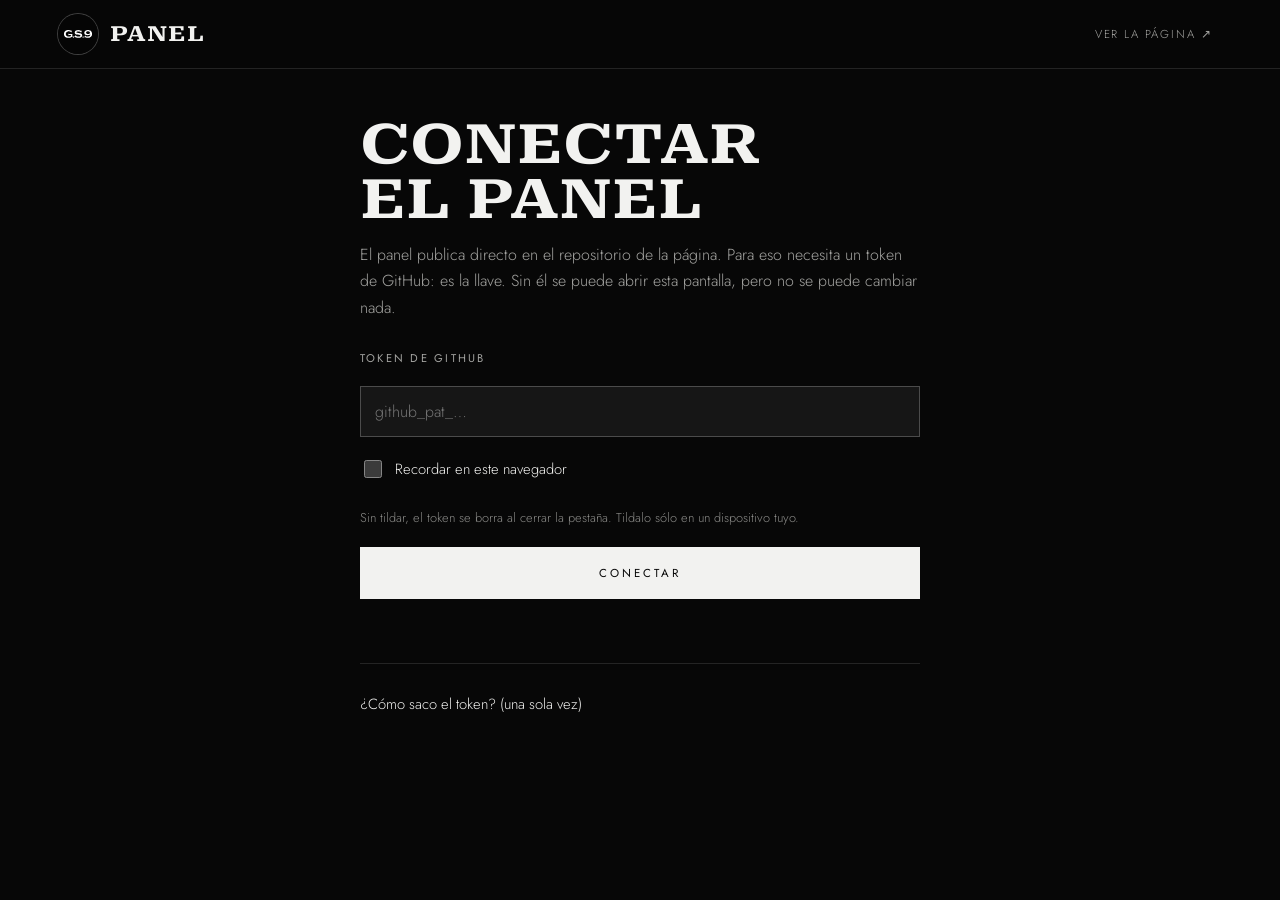
==== commit dca44db4: "La franja queda solo con "Never give up", igual que la foto Debajo del trazo quedaba la frase editab" ====
--- a/admin.html
+++ b/admin.html
@@ -87,9 +87,6 @@
           <h2 class="hero__title" data-prev="heroTitulo"></h2>
           <p class="p-preview__lead" data-prev="heroBajada"></p>
         </div>
-        <div class="p-preview__strip strip">
-          <p class="strip__quote" data-prev="frase"></p>
-        </div>
         <div class="p-preview__call on-photo">
           <h2 class="call__title" data-prev="contactoTitulo"></h2>
         </div>
--- a/css/fuentes.css
+++ b/css/fuentes.css
@@ -1,12 +1,21 @@
-/* Tipografías locales (Anton, Jost — SIL OFL 1.1).
-   Anton es la letra del logo G.S.9: va en todos los títulos. */
+/* Tipografías locales (Roboto Serif, Jost — SIL OFL 1.1, licencias en
+   fonts/).
+
+   El logo G.S.9 está dibujado en una serif ancha con remates en cuña.
+   La marca en sí es el logo vectorizado (el <symbol id="gs9"> del
+   HTML), así que se ve idéntica. Para los títulos hace falta una letra
+   que escriba cualquier texto: Roboto Serif, recortada a su versión
+   más ancha (wdth 150) y de bajo contraste (opsz 10), que es la libre
+   más parecida al logo. Un solo peso (700), sólo latín básico +
+   acentos, y con los contornos fusionados: la versión variable los
+   tiene superpuestos y en el texto calado se veían las uniones. */
 
 @font-face{
-  font-family:'Anton';
+  font-family:'Roboto Serif';
   font-style:normal;
-  font-weight:400;
+  font-weight:700;
   font-display:swap;
-  src:url('../fonts/anton-400-latin.woff2') format('woff2');
+  src:url('../fonts/roboto-serif-ancho-700-latin.woff2') format('woff2');
 }
 
 @font-face{
--- a/css/tienda.css
+++ b/css/tienda.css
@@ -38,23 +38,12 @@
   --hh:        72px;
   --gutter:    clamp(20px, 4.5vw, 64px);
 
-  /* La letra del logo G.S.9: grotesca pesada y angosta, en mayúsculas. */
-  --display:   "Anton", "Arial Narrow", Impact, sans-serif;
-
-  /* Cromado: la letra del logo con acabado de metal pulido. La franja
-     oscura al medio es el "horizonte" que refleja el metal. Hay dos
-     porque el plateado sobre fondo claro desaparece: sobre claro va
-     el acero oscuro. */
-  --chrome-plata: linear-gradient(180deg, #ffffff 0%, #ececec 20%, #a9a9a9 43%, #3c3c3c 50%, #d4d4d4 54%, #ffffff 72%, #b0b0b0 100%);
-  --chrome-acero: linear-gradient(180deg, #6a6a6a 0%, #2c2c2c 28%, #0b0b0b 47%, #7a7a7a 52%, #2a2a2a 74%, #000000 100%);
-  --chrome-sombra-plata: drop-shadow(0 3px 0 rgba(0,0,0,.55)) drop-shadow(0 0 22px rgba(255,255,255,.10));
-  --chrome-sombra-acero: drop-shadow(0 2px 0 rgba(255,255,255,.85));
-
-  /* Qué cromo usa un título según el fondo que tiene debajo. */
-  --chrome:          var(--chrome-plata);
-  --chrome-sombra:   var(--chrome-sombra-plata);
-  --chrome-inv:      var(--chrome-acero);
-  --chrome-inv-sombra: var(--chrome-sombra-acero);
+  /* Títulos: serif ancha con remates en cuña, como el logo G.S.9
+     (ver css/fuentes.css). Ocupa mucho de ancho: los tamaños de los
+     títulos están calculados para que la frase más larga de cada uno
+     entre en un celular de 320 px. */
+  --display:   "Roboto Serif", Georgia, "Times New Roman", serif;
+
   --sans:      "Jost", "Helvetica Neue", Arial, sans-serif;
 
   --ease:      cubic-bezier(.22,.61,.36,1);
@@ -80,11 +69,6 @@
   --inv-bg:    #0A0A0A;
   --inv-fg:    #F6F6F4;
 
-  --chrome:          var(--chrome-acero);
-  --chrome-sombra:   var(--chrome-sombra-acero);
-  --chrome-inv:      var(--chrome-plata);
-  --chrome-inv-sombra: var(--chrome-sombra-plata);
-
   color-scheme: light;
 }
 
@@ -95,7 +79,7 @@
 *, *::before, *::after { box-sizing: border-box; }
 
 /* clip y no hidden: hidden convierte a html/body en contenedores de
-   scroll y rompe el position:sticky de la galería lateral. */
+   scroll y rompe position:sticky y los saltos de ancla. */
 html, body { overflow-x: clip; }
 html { scroll-behavior: smooth; }
 
@@ -123,43 +107,32 @@
 
 h1, h2, h3 {
   font-family: var(--display);
-  font-weight: 400;
-  text-transform: uppercase;
-  letter-spacing: .005em;
-  line-height: .95;
+  font-weight: 700;
+  text-transform: uppercase;
+  letter-spacing: 0;
+  line-height: 1.02;
   text-wrap: balance;
+  font-variant-numeric: lining-nums;
   margin: 0;
 }
 
-/* Anton no tiene itálica: el énfasis dentro de un título es tono, no
-   inclinación. */
+/* La letra de los títulos viene sin itálica: el énfasis dentro de un
+   título es tono, no inclinación. */
 h1 em, h2 em, h3 em { font-style: normal; color: var(--muted); }
 
-/* Títulos cromados. background-size de 1lh repite el degradé por
-   renglón: cada línea tiene su propio horizonte, como el metal real.
-   Donde lh no existe, el degradé cubre el título entero. */
-.look__title, .strip__quote, .call__title, .footer__quote {
-  /* Aire para las tildes (mismo motivo que en el hero). El origen en
-     content-box mantiene cada banda alineada con su renglón. */
-  padding-top: .14em;
-  margin-top: -.14em;
-  background-image: var(--chrome);
-  background-size: 100% 1lh;
-  background-repeat: repeat-y;
-  background-origin: content-box;
-  -webkit-background-clip: text;
-  background-clip: text;
-  color: transparent;
-  filter: var(--chrome-sombra);
-}
-
-.strip__quote { background-image: var(--chrome-inv); filter: var(--chrome-inv-sombra); }
-
-/* El llamado va sobre foto oscura en las dos versiones. */
-.call__title { background-image: var(--chrome-plata); filter: var(--chrome-sombra-plata); }
-
-/* Dentro de un título cromado el énfasis también es metal. */
-.look__title em, .strip__quote em, .call__title em { color: transparent; }
+/* El <svg> con el logo que usan los <use>: no ocupa lugar. */
+.sprite { position: absolute; width: 0; height: 0; overflow: hidden; }
+
+/* Con el menú o una ficha abiertos, la página de atrás no se mueve. */
+.bloqueado { overflow: hidden; }
+
+/* Los saltos de ancla no quedan tapados por el header fijo. */
+section[id] { scroll-margin-top: var(--hh); }
+
+/* Títulos: color sólido heredado del bloque que los contiene (el
+   texto normal, --inv-fg en la franja invertida, --on-photo sobre
+   foto). Sin degradé ni sombra: la marca es blanco y negro, no
+   metal. */
 
 p { margin: 0; }
 
@@ -255,18 +228,20 @@
   opacity: .9;
 }
 
-.brand { display: flex; align-items: center; gap: 12px; flex-shrink: 0; }
-
-/* El círculo del logo es negro: sobre la versión negra se perdería
-   contra el fondo, así que lleva un aro fino del color del texto. */
+.brand { display: flex; align-items: center; flex-shrink: 0; min-height: 44px; }
+
+/* El logo es el vector de la foto original, en el color del texto:
+   blanco sobre la portada, y el de la versión elegida al bajar. */
 .brand__mark {
-  width: 48px;
-  height: 48px;
-  border-radius: 50%;
-  box-shadow: 0 0 0 1px color-mix(in srgb, currentColor 35%, transparent);
-}
-
-.header__nav { display: flex; gap: 34px; }
+  display: block;
+  height: 26px;
+  width: auto;
+  aspect-ratio: 297 / 82;
+  fill: currentColor;
+}
+
+.header__nav { display: flex; align-items: center; gap: 34px; }
+.header__links { display: flex; gap: 34px; list-style: none; margin: 0; padding: 0; }
 
 .header__nav a {
   position: relative;
@@ -313,10 +288,39 @@
 
 .icon-btn:hover { opacity: 1; background: color-mix(in srgb, currentColor 10%, transparent); }
 
+/* El botón del menú sólo existe donde no entran los links. */
+.menu-btn { display: none; }
+
 /* Qué botón de versión se ve lo decide el tema, sin JavaScript. */
 .tema-a-oscura { display: none; }
 [data-tema="clara"] .tema-a-oscura { display: grid; }
 [data-tema="clara"] .tema-a-clara { display: none; }
+
+/* Carrito: el número de piezas, en el color de acento (blanco sobre
+   negro, negro sobre blanco) para que se note sin depender del color
+   de turno del header. */
+.cart-btn { position: relative; }
+
+.cart-btn__n {
+  position: absolute;
+  top: 3px;
+  right: 3px;
+  display: inline-flex;
+  align-items: center;
+  justify-content: center;
+  min-width: 16px;
+  height: 16px;
+  padding: 0 4px;
+  border-radius: 999px;
+  background: var(--accent);
+  color: var(--ink);
+  font-family: var(--sans);
+  font-size: .62rem;
+  font-weight: 600;
+  font-variant-numeric: tabular-nums;
+}
+
+.cart-btn__n[hidden] { display: none; }
 
 /* ============================================================
    BOTONES
@@ -401,6 +405,9 @@
   position: relative;
   min-height: 100svh;
   display: grid;
+  /* minmax(0, …): una palabra larga no ensancha la columna; la achica
+     js/sitio.js. */
+  grid-template-columns: minmax(0, 1fr);
   align-items: end;
   overflow: hidden;
   isolation: isolate;
@@ -467,33 +474,19 @@
 .hero .eyebrow { color: rgba(255,255,255,.72); }
 
 .hero__title {
-  font-size: clamp(4.2rem, 13vw, 13.5rem);
-  line-height: .88;
-  letter-spacing: .005em;
+  /* "SIN PERMISO" mide 8,8 em: con 9,2vw entra justo de punta a punta. */
+  font-size: clamp(1.9rem, 9.2vw, 8.2rem);
+  line-height: .98;
+  letter-spacing: -.005em;
   /* suma lo que .hero__line sube para hacer lugar a los acentos */
   margin-top: calc(20px + .16em);
 }
 
-/* Cromado sobre la foto: siempre plata. El degradé va en cada
-   renglón (el span que se anima), no en el h1, así cada línea tiene
-   su propio horizonte. */
-.hero__line > span {
-  /* El degradé sólo pinta dentro de la caja: sin este aire arriba las
-     tildes de las mayúsculas quedan fuera y se vuelven invisibles. */
-  padding-top: .16em;
-  margin-top: -.16em;
-  background-image: var(--chrome-plata);
-  -webkit-background-clip: text;
-  background-clip: text;
-  color: transparent;
-}
-
-.hero__title { filter: var(--chrome-sombra-plata); }
-.hero__title em { color: transparent; }
-
 /* Cada renglón entra desde abajo de su propia máscara. El padding de
    arriba (compensado con margen negativo) deja entrar los acentos de
-   las mayúsculas: sin él, la máscara corta la tilde de "BRILLÁ". */
+   las mayúsculas: sin él, la máscara corta la tilde de "BRILLÁ". El
+   título hereda el blanco de .hero (--on-photo): color sólido, sin
+   degradé. */
 .hero__line { display: block; overflow: hidden; padding-top: .16em; margin-top: -.16em; padding-bottom: .06em; }
 .hero__line > span { display: inline-block; }
 
@@ -554,7 +547,7 @@
 
 /* Entrada del hero. La clase .intro la pone el <head> junto con un
    temporizador que agrega .is-ready a los 2,5 s pase lo que pase:
-   si js/inmersivo.js no carga, la portada igual aparece. Sin
+   si js/sitio.js no carga, la portada igual aparece. Sin
    JavaScript no hay .intro y todo se ve de entrada. */
 .intro .hero__col { opacity: 0; transform: translateY(8%); }
 .intro .hero__line > span { transform: translateY(105%); }
@@ -608,9 +601,9 @@
   gap: 38px;
   padding-right: 38px;
   font-family: var(--display);
-  font-size: clamp(1.4rem, 2.8vw, 2.3rem);
-  text-transform: uppercase;
-  letter-spacing: .02em;
+  font-weight: 700;
+  font-size: clamp(1.05rem, 2.1vw, 1.8rem);
+  text-transform: uppercase;
   white-space: nowrap;
 }
 
@@ -638,102 +631,256 @@
   text-align: center;
 }
 
-.strip .wrap {
-  display: flex;
+.strip .wrap { display: flex; justify-content: center; }
+
+/* ---------- "Never give up" ----------
+   El trazo va de máscara, no de imagen: el relleno es `currentColor`,
+   que en esta franja es --inv-fg. Al cambiar de versión el color se
+   da vuelta solo, sin dos archivos ni un filtro encima. */
+
+.ngu {
+  width: clamp(190px, 28vw, 380px);
+  aspect-ratio: 537 / 532;
+  background-color: currentColor;
+  -webkit-mask: url("../img/never-give-up.svg") no-repeat center / contain;
+  mask: url("../img/never-give-up.svg") no-repeat center / contain;
+}
+
+/* Sin soporte de máscara quedaría un rectángulo lleno tapando la
+   franja: en ese caso no se dibuja nada y queda sólo la frase. */
+@supports not ((mask-image: url("#x")) or (-webkit-mask-image: url("#x"))) {
+  .ngu { display: none; }
+}
+
+/* Entra como si lo estuvieran escribiendo: se descubre de izquierda a
+   derecha. Va atado a .reveal, que sólo se activa con JS y sin
+   movimiento reducido. */
+.js .reveal .ngu { clip-path: inset(0 100% 0 0); }
+
+.js .reveal.in .ngu {
+  clip-path: inset(0 0 0 0);
+  transition: clip-path 1.5s cubic-bezier(.5, 0, .2, 1) .15s;
+}
+
+
+/* ============================================================
+   ENCABEZADO DE SECCIÓN
+   ============================================================ */
+
+.sec-head { margin-bottom: clamp(28px, 4.5vw, 52px); }
+
+.sec-title {
+  font-size: clamp(1.6rem, 4.4vw, 4rem);
+  line-height: 1.04;
+  margin-top: 14px;
+}
+
+/* ============================================================
+   CATEGORÍAS — índice
+   Cada categoría es un renglón con el nombre grande. Las que
+   todavía no tienen productos van caladas (sólo el contorno):
+   se ven, pero se distinguen de las que ya están a la venta.
+   El mismo índice se usa en el menú del celular.
+   ============================================================ */
+
+.cats {
+  position: relative;
+  padding-block: clamp(80px, 11vw, 140px) clamp(40px, 6vw, 80px);
+}
+
+.index {
+  list-style: none;
+  margin: 0;
+  padding: 0;
+  border-top: 1px solid var(--line);
+}
+
+.index__row {
+  position: relative;
+  display: grid;
+  grid-template-columns: 3.4em minmax(0, 1fr) auto auto;
   align-items: center;
-  justify-content: center;
-  gap: clamp(18px, 4vw, 48px);
-}
-
-.strip__rule { flex: 0 1 120px; height: 1px; background: currentColor; opacity: .35; }
-
-.strip__quote {
+  column-gap: clamp(14px, 2.4vw, 32px);
+  padding-block: clamp(20px, 2.8vw, 34px);
+  border-bottom: 1px solid var(--line);
+}
+
+.index__n {
+  align-self: start;
+  padding-top: .5em;
+  font-size: .68rem;
+  letter-spacing: .2em;
+  color: var(--muted-2);
+  font-variant-numeric: tabular-nums;
+}
+
+.index__main { min-width: 0; }
+
+.index__name {
+  display: block;
   font-family: var(--display);
-  font-size: clamp(2.6rem, 8vw, 7.5rem);
-  line-height: .92;
-  text-transform: uppercase;
-  max-width: 14ch;
-}
-
-/* ============================================================
-   GALERÍA
-   Por defecto es una grilla que se recorre bajando: así se ve en
-   el celular y sin JavaScript. En pantallas anchas con mouse,
-   js/sitio.js agrega .galeria-lateral al <html> y la pista pasa a
-   desplazarse de costado mientras se baja, con el alto de la
-   sección calculado según el ancho real de la pista.
-
-   En el celular no se usa el modo lateral a propósito: secuestra
-   el gesto de bajar, y cuando la barra del navegador aparece o se
-   esconde cambia el alto de pantalla y la pista pega saltos.
-   ============================================================ */
-
-.look {
-  position: relative;
-  background: var(--ink);
-  padding-block: clamp(80px, 12vw, 140px);
-}
-
-.look__pin {
-  display: flex;
-  flex-direction: column;
-  gap: clamp(28px, 5vw, 48px);
-}
-
-.look__head {
+  font-weight: 700;
+  font-size: clamp(1.6rem, 6vw, 5.2rem);
+  line-height: 1;
+  text-transform: uppercase;
+  overflow-wrap: anywhere;
+  transition: transform .6s var(--ease-out);
+}
+
+.index__sub {
+  display: block;
+  margin-top: 10px;
+  font-size: .86rem;
+  color: var(--muted);
+}
+
+.index__meta {
+  font-size: .66rem;
+  letter-spacing: .24em;
+  text-transform: uppercase;
+  color: var(--muted);
+  white-space: nowrap;
+}
+
+.index__row .arrow { opacity: .45; transition: transform .45s var(--ease-out), opacity .3s var(--ease); }
+
+.index__row.is-soon .index__name {
+  color: transparent;
+  -webkit-text-stroke: 1px var(--bone);
+}
+
+@media (hover: hover) {
+  .index__row:hover .index__name { transform: translateX(14px); }
+  .index__row:hover .arrow { transform: translateX(6px); opacity: 1; }
+}
+
+.index__row[aria-current="true"] .index__meta { color: var(--bone); }
+
+/* Foto que sigue al mouse sobre una categoría que tiene foto. */
+.cats__peek {
+  position: absolute;
+  top: 0;
+  left: 0;
+  z-index: 3;
+  width: clamp(180px, 17vw, 260px);
+  aspect-ratio: 3 / 4;
+  margin: 0;
+  overflow: hidden;
+  pointer-events: none;
+  opacity: 0;
+  transform: translate(var(--x, 0), var(--y, 0)) translate(28px, -50%) scale(.92);
+  transition: opacity .3s var(--ease), transform .45s var(--ease-out);
+}
+
+.cats__peek.is-on { opacity: 1; transform: translate(var(--x, 0), var(--y, 0)) translate(28px, -50%); }
+.cats__peek img { width: 100%; height: 100%; object-fit: cover; }
+
+/* ============================================================
+   TIENDA
+   Filtros arriba (categoría y, si la categoría tiene dos tipos o
+   más, tipo) y la grilla. En el celular los filtros se deslizan
+   de costado en lugar de partirse en renglones.
+   ============================================================ */
+
+.shop { padding-block: clamp(40px, 6vw, 80px) clamp(90px, 12vw, 150px); }
+
+.shop__head {
   display: flex;
   align-items: flex-end;
   justify-content: space-between;
   gap: 20px;
-}
-
-.look__title {
-  font-size: clamp(2.2rem, 5.4vw, 4.8rem);
-  line-height: 1;
-  margin-top: 12px;
-}
-
-.look__title em { color: var(--muted); }
-
-.look__count {
-  display: none;
-  font-family: var(--display);
-  font-size: 1.05rem;
+  margin-bottom: clamp(22px, 3.4vw, 36px);
+}
+
+.shop__count {
+  font-size: .68rem;
+  letter-spacing: .22em;
+  text-transform: uppercase;
+  color: var(--muted);
+  white-space: nowrap;
+  padding-bottom: .4em;
+}
+
+.filters {
+  display: flex;
+  flex-direction: column;
+  gap: 10px;
+  margin-bottom: clamp(26px, 3.6vw, 42px);
+}
+
+.chips {
+  display: flex;
+  gap: 8px;
+  overflow-x: auto;
+  scrollbar-width: none;
+  /* que el desliz llegue al borde de la pantalla */
+  margin-inline: calc(var(--gutter) * -1);
+  padding-inline: var(--gutter);
+  scroll-padding-inline: var(--gutter);
+}
+
+.chips::-webkit-scrollbar { display: none; }
+
+.chip {
+  flex-shrink: 0;
+  display: inline-flex;
+  align-items: center;
+  gap: 10px;
+  min-height: 44px;
+  padding: 0 18px;
+  border: 1px solid var(--line-2);
+  background: transparent;
+  color: var(--bone);
+  font-size: .68rem;
+  font-weight: 400;
+  letter-spacing: .22em;
+  text-transform: uppercase;
+  cursor: pointer;
+  transition: background-color .25s var(--ease), color .25s var(--ease), border-color .25s var(--ease);
+}
+
+.chip__n {
+  font-size: .6rem;
   letter-spacing: .12em;
   color: var(--muted);
   font-variant-numeric: tabular-nums;
-  white-space: nowrap;
-}
-
-/* Grilla: la segunda columna baja un poco con `translate` (no con
-   transform, que lo usa la aparición) para que no se lea como tabla. */
-.look__track {
+}
+
+.chip[aria-pressed="true"] { background: var(--bone); color: var(--ink); border-color: var(--bone); }
+.chip[aria-pressed="true"] .chip__n { color: inherit; opacity: .6; }
+
+@media (hover: hover) {
+  .chip:hover { border-color: var(--bone); }
+}
+
+.chips--sub .chip { min-height: 40px; border-color: transparent; color: var(--muted); padding: 0 14px; }
+.chips--sub .chip[aria-pressed="true"] { background: transparent; color: var(--bone); border-color: var(--line-2); }
+
+.grid {
   display: grid;
   grid-template-columns: repeat(2, minmax(0, 1fr));
-  gap: clamp(12px, 2vw, 24px);
-  padding-inline: var(--gutter);
-  padding-bottom: 44px;
-  max-width: var(--maxw);
-  margin-inline: auto;
-  width: 100%;
-}
-
-.look__item { margin: 0; min-width: 0; }
-.look__item:nth-child(even) { translate: 0 44px; }
-
-@media (min-width: 700px) {
-  .look__track { grid-template-columns: repeat(3, minmax(0, 1fr)); }
-  .look__item:nth-child(even) { translate: none; }
-  .look__item:nth-child(3n+2) { translate: 0 56px; }
-}
-
-.look__frame {
+  gap: clamp(28px, 4vw, 52px) clamp(12px, 2vw, 24px);
+}
+
+@media (min-width: 700px) { .grid { grid-template-columns: repeat(3, minmax(0, 1fr)); } }
+@media (min-width: 1100px) { .grid { grid-template-columns: repeat(4, minmax(0, 1fr)); } }
+
+.card { min-width: 0; }
+
+.js .card { animation: entrar .8s var(--ease-out) both; animation-delay: calc(var(--i, 0) * 55ms); }
+
+@keyframes entrar { from { opacity: 0; transform: translateY(24px); } }
+
+.card__link { display: block; }
+
+.card__frame {
+  position: relative;
   aspect-ratio: 3 / 4;
   overflow: hidden;
   background: var(--ink-3);
 }
 
-.look__frame img {
+.card__frame img {
   width: 100%;
   height: 100%;
   object-fit: cover;
@@ -742,64 +889,423 @@
 }
 
 @media (hover: hover) {
-  .look__item:hover .look__frame img { transform: scale(1.08); }
-}
-
-.look__item figcaption {
+  .card__link:hover .card__frame img { transform: scale(1.08); }
+  .card__link:hover .card__name { text-decoration: underline; text-underline-offset: .25em; text-decoration-thickness: 1px; }
+}
+
+.card__tag {
+  position: absolute;
+  top: 10px;
+  left: 10px;
+  padding: 5px 9px;
+  background: var(--inv-bg);
+  color: var(--inv-fg);
+  font-size: .58rem;
+  letter-spacing: .22em;
+  text-transform: uppercase;
+}
+
+.card.is-out .card__frame img { filter: grayscale(1); opacity: .55; }
+
+.card__info { padding-top: 14px; }
+
+.card__meta {
+  font-size: .6rem;
+  letter-spacing: .22em;
+  text-transform: uppercase;
+  color: var(--muted-2);
+  margin-bottom: 6px;
+}
+
+.card__name {
+  font-size: clamp(.78rem, 1.05vw, .95rem);
+  font-weight: 700;
+  line-height: 1.25;
+  letter-spacing: .01em;
+  text-wrap: pretty;
+}
+
+.card__price {
+  margin-top: 6px;
+  font-size: .82rem;
+  color: var(--muted);
+}
+
+/* Categoría sin productos todavía. */
+.shop__empty {
+  border: 1px solid var(--line);
+  padding: clamp(40px, 7vw, 90px) clamp(22px, 5vw, 60px);
+  text-align: center;
+}
+
+.shop__empty-title {
+  margin: 16px 0 14px;
+  font-family: var(--display);
+  font-weight: 700;
+  font-size: clamp(1.8rem, 6vw, 4.6rem);
+  line-height: 1;
+  text-transform: uppercase;
+  color: transparent;
+  -webkit-text-stroke: 1px var(--bone);
+  overflow-wrap: anywhere;
+}
+
+.shop__empty-text { color: var(--muted); max-width: 40ch; margin: 0 auto 30px; }
+
+.shop__noscript { color: var(--muted); }
+
+/* ============================================================
+   FICHA DE PRODUCTO
+   <dialog> nativo: atrapa el foco, cierra con Esc y deja inerte la
+   página de atrás. En pantalla ancha va al centro en dos columnas;
+   en el celular sube desde abajo como una hoja.
+   ============================================================ */
+
+.sheet {
+  width: min(980px, calc(100% - 48px));
+  max-width: none;
+  max-height: min(88vh, 760px);
+  margin: auto;
+  padding: 0;
+  border: 1px solid var(--line-2);
+  background: var(--ink);
+  color: var(--bone);
+  overflow: auto;
+  overscroll-behavior: contain;
+}
+
+.sheet[open] {
+  display: grid;
+  grid-template-columns: minmax(0, 1fr) minmax(0, 1fr);
+  animation: hoja .5s var(--ease-out);
+}
+
+.sheet::backdrop {
+  background: rgba(0,0,0,.72);
+  backdrop-filter: blur(6px);
+  -webkit-backdrop-filter: blur(6px);
+}
+
+@keyframes hoja { from { opacity: 0; transform: translateY(24px); } }
+@keyframes hoja-movil { from { transform: translateY(100%); } }
+
+.sheet__close {
+  position: absolute;
+  top: 10px;
+  right: 10px;
+  z-index: 2;
+  background: color-mix(in srgb, var(--ink) 70%, transparent);
+  opacity: 1;
+}
+
+.sheet__media { background: var(--ink-3); min-height: 100%; }
+.sheet__media img { width: 100%; height: 100%; object-fit: cover; aspect-ratio: 3 / 4; }
+
+.sheet__body {
+  display: flex;
+  flex-direction: column;
+  gap: 16px;
+  padding: clamp(28px, 4vw, 48px);
+  padding-top: clamp(56px, 6vw, 72px);
+}
+
+.sheet__name {
+  font-size: clamp(1.35rem, 2.6vw, 2.1rem);
+  line-height: 1.08;
+}
+
+.sheet__price { font-size: 1.05rem; font-weight: 400; }
+.sheet__price.is-soft { color: var(--muted); font-weight: 300; }
+.sheet__text { color: var(--muted); }
+.sheet__text[hidden] { display: none; }
+.sheet__note { font-size: .78rem; color: var(--muted-2); }
+.sheet .btn { margin-top: auto; }
+
+.sheet__qty { display: flex; align-items: center; justify-content: space-between; }
+.sheet__qty[hidden] { display: none; }
+
+.sheet__qty-label {
+  font-size: .68rem;
+  letter-spacing: .22em;
+  text-transform: uppercase;
+  color: var(--muted);
+}
+
+/* La confirmación ocupa el mismo lugar esté o no visible, para que
+   agregar un producto no empuje el resto de la ficha. */
+.sheet__added {
+  min-height: 1.2em;
+  margin: -4px 0;
+  font-size: .8rem;
+  font-weight: 500;
+  text-align: center;
+}
+/* display:block, no none: así el min-height sigue reservando el
+   lugar y agregar un producto no empuja el resto de la ficha. */
+.sheet__added[hidden] { display: block; visibility: hidden; }
+
+.sheet__alt {
+  display: block;
+  text-align: center;
+  font-size: .78rem;
+  color: var(--muted);
+  text-decoration: underline;
+  text-underline-offset: .2em;
+}
+.sheet__alt[hidden] { display: none; }
+.sheet__alt:hover { color: var(--bone); }
+
+.sizes { border: 0; margin: 0; padding: 0; min-width: 0; }
+
+.sizes legend {
+  padding: 0;
+  margin-bottom: 10px;
+  font-size: .66rem;
+  letter-spacing: .24em;
+  text-transform: uppercase;
+  color: var(--muted);
+}
+
+.sizes__list { display: flex; flex-wrap: wrap; gap: 8px; }
+
+.sizes__error { margin-top: 8px; font-size: .76rem; }
+.sizes.is-invalid .sizes__list .size span { border-color: var(--accent); }
+
+.size { position: relative; cursor: pointer; }
+.size input { position: absolute; opacity: 0; inset: 0; margin: 0; cursor: pointer; }
+
+.size span {
+  display: grid;
+  place-items: center;
+  min-width: 52px;
+  min-height: 44px;
+  padding: 0 12px;
+  border: 1px solid var(--line-2);
+  font-size: .82rem;
+  transition: background-color .2s var(--ease), color .2s var(--ease), border-color .2s var(--ease);
+}
+
+.size input:checked + span { background: var(--bone); color: var(--ink); border-color: var(--bone); }
+.size input:focus-visible + span { outline: 1.5px solid var(--accent); outline-offset: 3px; }
+
+/* ============================================================
+   CARRITO
+   Un <dialog> propio, como panel fijo a la derecha, para no pisar la
+   ficha de producto (es otro flujo: juntar varias piezas en un solo
+   pedido). No cobra nada: arma el WhatsApp con el detalle.
+   ============================================================ */
+
+/* El selector de +/- cantidad: lo usan tanto la ficha (tamaño normal)
+   como cada renglón del carrito (chico). */
+.qty {
+  display: inline-flex;
+  align-items: center;
+  border: 1px solid var(--line-2);
+}
+
+.qty__btn {
+  width: 38px;
+  height: 38px;
+  display: grid;
+  place-items: center;
+  background: none;
+  border: 0;
+  color: inherit;
+  font-size: 1.05rem;
+  line-height: 1;
+  cursor: pointer;
+  transition: background-color .2s var(--ease);
+}
+
+.qty__btn:hover { background: color-mix(in srgb, currentColor 10%, transparent); }
+
+.qty__n {
+  min-width: 30px;
+  text-align: center;
+  font-size: .88rem;
+  font-variant-numeric: tabular-nums;
+}
+
+.cart {
+  position: fixed;
+  inset: 0 0 0 auto;
+  margin: 0;
+  width: min(420px, 100%);
+  max-width: none;
+  height: 100%;
+  max-height: none;
+  padding: 0;
+  border: 0;
+  border-left: 1px solid var(--line-2);
+  background: var(--ink);
+  color: var(--bone);
+  overflow: hidden;
+}
+
+.cart[open] { display: flex; flex-direction: column; animation: cart-in .4s var(--ease-out); }
+.cart::backdrop { background: rgba(0,0,0,.6); backdrop-filter: blur(4px); -webkit-backdrop-filter: blur(4px); }
+
+@keyframes cart-in { from { transform: translateX(100%); } }
+
+.cart__top {
+  display: flex;
+  align-items: center;
+  justify-content: space-between;
+  padding: 0 10px 0 var(--gutter);
+  height: var(--hh);
+  flex-shrink: 0;
+  border-bottom: 1px solid var(--line);
+}
+
+.cart__title {
+  font-family: var(--display);
+  font-weight: 700;
+  font-size: 1.25rem;
+  text-transform: uppercase;
+}
+
+.cart__body { flex: 1 1 auto; overflow-y: auto; padding: 22px var(--gutter); }
+
+.cart__list { list-style: none; margin: 0; padding: 0; display: flex; flex-direction: column; gap: 22px; }
+.cart__list[hidden] { display: none; }
+
+.cart__item { display: grid; grid-template-columns: 62px 1fr auto; gap: 14px; }
+
+.cart__item-img { width: 62px; height: 82px; object-fit: cover; background: var(--ink-3); }
+
+.cart__item-name { font-size: .86rem; font-weight: 600; line-height: 1.25; }
+.cart__item-meta { font-size: .72rem; color: var(--muted); margin-top: 3px; }
+
+.cart__item-row {
+  display: flex;
+  align-items: center;
+  justify-content: space-between;
+  gap: 10px;
   margin-top: 10px;
-  font-size: .66rem;
-  letter-spacing: .22em;
+}
+
+.cart__item-row .qty__btn { width: 28px; height: 28px; font-size: .9rem; }
+.cart__item-row .qty__n { min-width: 22px; font-size: .78rem; }
+
+.cart__item-price { font-size: .76rem; color: var(--muted); white-space: nowrap; }
+
+.cart__item-quitar {
+  align-self: start;
+  background: none;
+  border: 0;
+  padding: 4px;
   color: var(--muted);
+  cursor: pointer;
+}
+.cart__item-quitar:hover { color: var(--bone); }
+
+.cart__empty {
+  height: 100%;
+  display: flex;
+  flex-direction: column;
+  align-items: center;
+  justify-content: center;
+  gap: 18px;
+  color: var(--muted);
+  text-align: center;
+}
+.cart__empty[hidden] { display: none; }
+
+.cart__foot {
+  flex-shrink: 0;
+  display: flex;
+  flex-direction: column;
+  gap: 12px;
+  padding: 18px var(--gutter) calc(18px + env(safe-area-inset-bottom, 0px));
+  border-top: 1px solid var(--line);
+}
+.cart__foot[hidden] { display: none; }
+
+.cart__total { display: flex; align-items: baseline; justify-content: space-between; font-size: .88rem; }
+.cart__total strong { font-family: var(--display); font-weight: 700; font-size: 1.3rem; }
+
+.cart__note { font-size: .72rem; color: var(--muted-2); }
+
+.cart__clear {
+  align-self: center;
+  background: none;
+  border: 0;
+  padding: 6px;
+  color: var(--muted);
+  font-size: .68rem;
+  letter-spacing: .14em;
+  text-transform: uppercase;
+  cursor: pointer;
+}
+.cart__clear:hover { color: var(--bone); }
+
+/* ============================================================
+   MENÚ (celular)
+   ============================================================ */
+
+.menu {
+  position: fixed;
+  inset: 0;
+  width: 100%;
+  height: 100%;
+  max-width: none;
+  max-height: none;
+  margin: 0;
+  padding: env(safe-area-inset-top, 0px) var(--gutter) calc(24px + env(safe-area-inset-bottom, 0px));
+  border: 0;
+  background: var(--ink);
+  color: var(--bone);
+  overflow-y: auto;
+}
+
+.menu[open] { display: flex; flex-direction: column; animation: menu .45s var(--ease-out); }
+.menu::backdrop { background: transparent; }
+
+@keyframes menu { from { opacity: 0; transform: translateY(-12px); } }
+
+/* Grid de 3 columnas con los extremos del mismo ancho que el botón
+   de cerrar: así el logo queda centrado de verdad, no sólo "lo que
+   sobra" después del botón. */
+.menu__top {
+  display: grid;
+  grid-template-columns: 44px 1fr 44px;
+  align-items: center;
+  height: var(--hh);
+  flex-shrink: 0;
+}
+
+.menu__top .brand__mark { height: 22px; grid-column: 2; justify-self: center; }
+.menu__top .icon-btn { grid-column: 3; justify-self: end; }
+
+.index--menu { margin-top: 12px; }
+.index--menu .index__row { grid-template-columns: 2.4em minmax(0, 1fr) auto; padding-block: 18px; }
+.index--menu .index__name { font-size: clamp(1.5rem, 7.4vw, 2.6rem); }
+.index--menu .index__sub, .index--menu .arrow { display: none; }
+
+.menu__foot { margin-top: auto; padding-top: 32px; display: flex; flex-direction: column; gap: 12px; }
+
+/* Atajo al carrito: visible sólo con algo adentro (si no, es un botón
+   muerto apenas se abre el menú). */
+.menu__cart {
+  display: flex;
+  align-items: center;
+  justify-content: center;
+  gap: 10px;
+  min-height: 48px;
+  padding: 0 18px;
+  border: 1px solid var(--line-2);
+  background: none;
+  color: var(--bone);
+  font-size: .72rem;
+  letter-spacing: .14em;
+  text-transform: uppercase;
+  cursor: pointer;
+}
+.menu__cart[hidden] { display: none; }
+.menu__cart span {
   font-variant-numeric: tabular-nums;
-}
-
-.look__bar { display: none; height: 1px; background: var(--line); }
-.look__bar i { display: block; height: 100%; width: 0; background: var(--bone); }
-
-/* Aparición de cada foto al entrar en pantalla, sólo en la grilla. */
-.js:not(.galeria-lateral) .look__item {
-  opacity: 0;
-  transform: translateY(30px);
-}
-
-.js:not(.galeria-lateral) .look__item.in {
-  opacity: 1;
-  transform: none;
-  transition: opacity .9s var(--ease-out), transform .9s var(--ease-out);
-}
-
-.js:not(.galeria-lateral) .look__item.in:nth-child(3n+2) { transition-delay: .08s; }
-.js:not(.galeria-lateral) .look__item.in:nth-child(3n) { transition-delay: .16s; }
-
-/* --- Modo lateral (pantallas anchas con mouse) --- */
-
-.galeria-lateral .look { padding-block: 0; }
-
-.galeria-lateral .look__pin {
-  position: sticky;
-  top: 0;
-  height: 100vh;
-  overflow: hidden;
-  justify-content: center;
-  gap: clamp(22px, 4vh, 40px);
-  padding-top: var(--hh);
-}
-
-.galeria-lateral .look__count { display: block; }
-.galeria-lateral .look__bar { display: block; }
-
-.galeria-lateral .look__track {
-  display: flex;
-  width: max-content;
-  max-width: none;
-  margin-inline: 0;
-  /* lo mismo que baja la foto desplazada, así su epígrafe no pisa la barra */
-  padding-bottom: clamp(20px, 5vh, 60px);
-  will-change: transform;
-}
-
-.galeria-lateral .look__item { width: clamp(210px, 22vw, 330px); flex-shrink: 0; translate: none; }
-.galeria-lateral .look__item:nth-child(3n+2) { translate: 0 clamp(20px, 5vh, 60px); }
+  color: var(--muted);
+}
 
 /* ============================================================
    LLAMADO A WHATSAPP
@@ -829,10 +1335,10 @@
 .call .eyebrow { color: rgba(255,255,255,.72); }
 
 .call__title {
-  font-size: clamp(2.4rem, 6.4vw, 6rem);
-  line-height: 1;
+  font-size: clamp(1.75rem, 5.6vw, 5.2rem);
+  line-height: 1.04;
   margin: 22px auto 22px;
-  max-width: 14ch;
+  max-width: 11em;
 }
 
 .call__text { color: rgba(255,255,255,.8); max-width: 44ch; margin: 0 auto 38px; }
@@ -850,21 +1356,22 @@
 
 .footer__grid {
   display: grid;
-  grid-template-columns: 2fr 1fr;
+  grid-template-columns: 2fr 1fr 1fr;
   gap: 40px;
   margin-bottom: 56px;
 }
 
-.footer .brand__mark { width: 58px; height: 58px; }
+.footer__mark { display: block; height: 30px; width: auto; aspect-ratio: 297 / 82; fill: var(--bone); }
 
 .footer__quote {
   font-family: var(--display);
-  font-size: 1.7rem;
+  font-weight: 700;
+  font-size: clamp(1.05rem, 1.6vw, 1.35rem);
   text-transform: uppercase;
   color: var(--muted);
   margin-top: 22px;
-  max-width: 18ch;
-  line-height: 1;
+  max-width: 16em;
+  line-height: 1.1;
 }
 
 .footer__h {
@@ -877,10 +1384,32 @@
   margin-bottom: 18px;
 }
 
-.footer__list { list-style: none; padding: 0; margin: 0; display: flex; flex-direction: column; gap: 10px; }
+.footer__list { list-style: none; padding: 0; margin: 0; display: flex; flex-direction: column; }
 .footer__list a, .footer__list li { font-size: .9rem; color: var(--bone); }
-.footer__list a { transition: opacity .2s var(--ease); }
-.footer__list a:hover { opacity: .6; }
+
+/* El renglón de texto mide 20 px: con el dedo se falla. El área
+   tocable se lleva a 44 px sin separar visualmente la lista, y como
+   es `inline-flex` no se estira a lo ancho de la columna. */
+.footer__list a {
+  display: inline-flex;
+  align-items: center;
+  min-height: 44px;
+  /* Palabras cortas ("Ropa") no llegan a 44 px de ancho: se agranda el
+     área con padding y se compensa con margen, así la columna sigue
+     alineada al borde. */
+  padding-inline: 9px;
+  margin-inline: -9px;
+  transition: opacity .2s var(--ease);
+}
+
+/* Los renglones sin link llevan el mismo alto para que las dos
+   columnas del footer queden renglón contra renglón. */
+.footer__list li { display: flex; align-items: center; min-height: 44px; }
+
+@media (hover: hover) {
+  .footer__list a:hover { opacity: .6; }
+}
+.footer__list a:active { opacity: .6; }
 
 .footer__bottom {
   border-top: 1px solid var(--line);
@@ -895,18 +1424,20 @@
   letter-spacing: .04em;
 }
 
+/* El logo de la foto, calado, de punta a punta. El trazo no escala
+   (vector-effect en el <symbol>): queda en 1 px a cualquier ancho. */
 .footer__giant {
-  font-family: var(--display);
-  font-size: clamp(7rem, 30vw, 28rem);
-  line-height: .8;
-  letter-spacing: .01em;
-  text-align: center;
-  color: transparent;
-  -webkit-text-stroke: 1px var(--line-2);
-  margin-bottom: -.03em;
+  display: block;
+  width: calc(100% - var(--gutter) * 2);
+  max-width: 1500px;
+  height: auto;
+  margin: 10px auto -.5%;
+  overflow: visible;
+  fill: transparent;
+  stroke: var(--line-2);
+  stroke-width: 1px;
   user-select: none;
   pointer-events: none;
-  white-space: nowrap;
 }
 
 /* ============================================================
@@ -968,9 +1499,32 @@
   .hero__col:nth-child(4) { display: none; }
 }
 
+/* Cinco links no entran al lado del logo: pasan al menú. */
+@media (max-width: 960px) {
+  .header__nav { display: none; }
+  .menu-btn { display: grid; }
+}
+
 @media (max-width: 680px) {
   :root { --hh: 64px; }
-  .header__nav { gap: 22px; }
+  .index__row { grid-template-columns: 2.4em minmax(0, 1fr); row-gap: 8px; }
+  .index__row .index__meta { grid-column: 2; }
+  .index__row .arrow { display: none; }
+  .index__row.is-soon .index__name { -webkit-text-stroke-width: .8px; }
+  .shop__head { flex-direction: column; align-items: flex-start; gap: 8px; }
+  .shop__count { padding-bottom: 0; }
+
+  /* La ficha sube desde abajo, de ancho completo. */
+  .sheet {
+    width: 100%;
+    max-height: 92svh;
+    margin: auto 0 0;
+    border-width: 1px 0 0;
+  }
+  .sheet[open] { grid-template-columns: 1fr; animation-name: hoja-movil; }
+  .sheet__media img { aspect-ratio: 4 / 5; max-height: 54svh; }
+  .sheet__body { padding: 24px var(--gutter) calc(24px + env(safe-area-inset-bottom, 0px)); }
+
   .hero__wall { grid-template-columns: repeat(2, 1fr); gap: 6px; inset: -8% -4%; }
   .hero__col { gap: 6px; }
   .hero__col:nth-child(3) { display: none; }
@@ -978,17 +1532,21 @@
     background: linear-gradient(180deg, rgba(0,0,0,.5) 0%, rgba(0,0,0,.3) 26%, rgba(0,0,0,.78) 62%, #000 100%);
   }
   .hero__scroll { display: none; }
+  /* En pantalla angosta manda la palabra más larga, no el renglón:
+     "PERMISO" (6,2 em) entra con 13,8vw y la frase pasa a tres
+     renglones, más grande. js/sitio.js achica si una palabra no entra. */
+  .hero__title { font-size: min(13.8vw, 4.4rem); }
   .hero__cta { width: 100%; }
   .hero__cta .btn { flex: 1 1 100%; }
-  .brand__mark { width: 40px; height: 40px; }
-  .footer__grid { grid-template-columns: 1fr; }
-  .strip__rule { display: none; }
+  .brand__mark { height: 22px; }
+  .footer__grid { grid-template-columns: 1fr 1fr; }
+  .footer__grid > :first-child { grid-column: 1 / -1; }
 }
 
 /* ============================================================
    MOVIMIENTO REDUCIDO
-   Todo quieto y legible. La galería queda como grilla: el modo
-   lateral no se activa con movimiento reducido.
+   Todo quieto y legible: sin entradas, sin cinta y sin fondos que
+   se desplazan.
    ============================================================ */
 
 @media (prefers-reduced-motion: reduce) {
@@ -1001,6 +1559,7 @@
   }
 
   .grain { display: none; }
+  .js .card { animation: none; }
   .hero__col, .hero__line > span, .hero__fade { opacity: 1 !important; transform: none !important; }
   .hero__col img { transform: none; }
   .ticker__track { animation: none; }
--- a/css/admin.css
+++ b/css/admin.css
@@ -231,20 +231,17 @@
 
 .p-preview__hero .eyebrow { color: rgba(255,255,255,.7); }
 
-/* El título real mide 13vw: en la vista previa se achica
-   manteniendo la misma proporción entre renglones. */
+/* La letra de los títulos es muy ancha: en la vista previa el título
+   se achica para que un renglón de 10 letras entre como en la página. */
 .p-preview__hero .hero__title {
-  font-size: clamp(2.6rem, 6vw, 4.6rem);
+  font-size: clamp(1.3rem, 3.2vw, 2.9rem);
   margin-top: calc(10px + .16em);
 }
 
 .p-preview__lead { margin-top: 14px; font-size: .88rem; color: rgba(255,255,255,.8); }
 
-.p-preview__strip { padding: 28px 22px; }
-.p-preview__strip .strip__quote { font-size: clamp(1.8rem, 4.4vw, 3rem); max-width: none; }
-
 .p-preview__call { text-align: center; }
-.p-preview__call .call__title { font-size: clamp(1.8rem, 4.4vw, 3rem); margin: 0 auto; }
+.p-preview__call .call__title { font-size: clamp(1.2rem, 2.6vw, 2rem); margin: 0 auto; }
 
 /* ---------- Barra de publicar ---------- */
 
